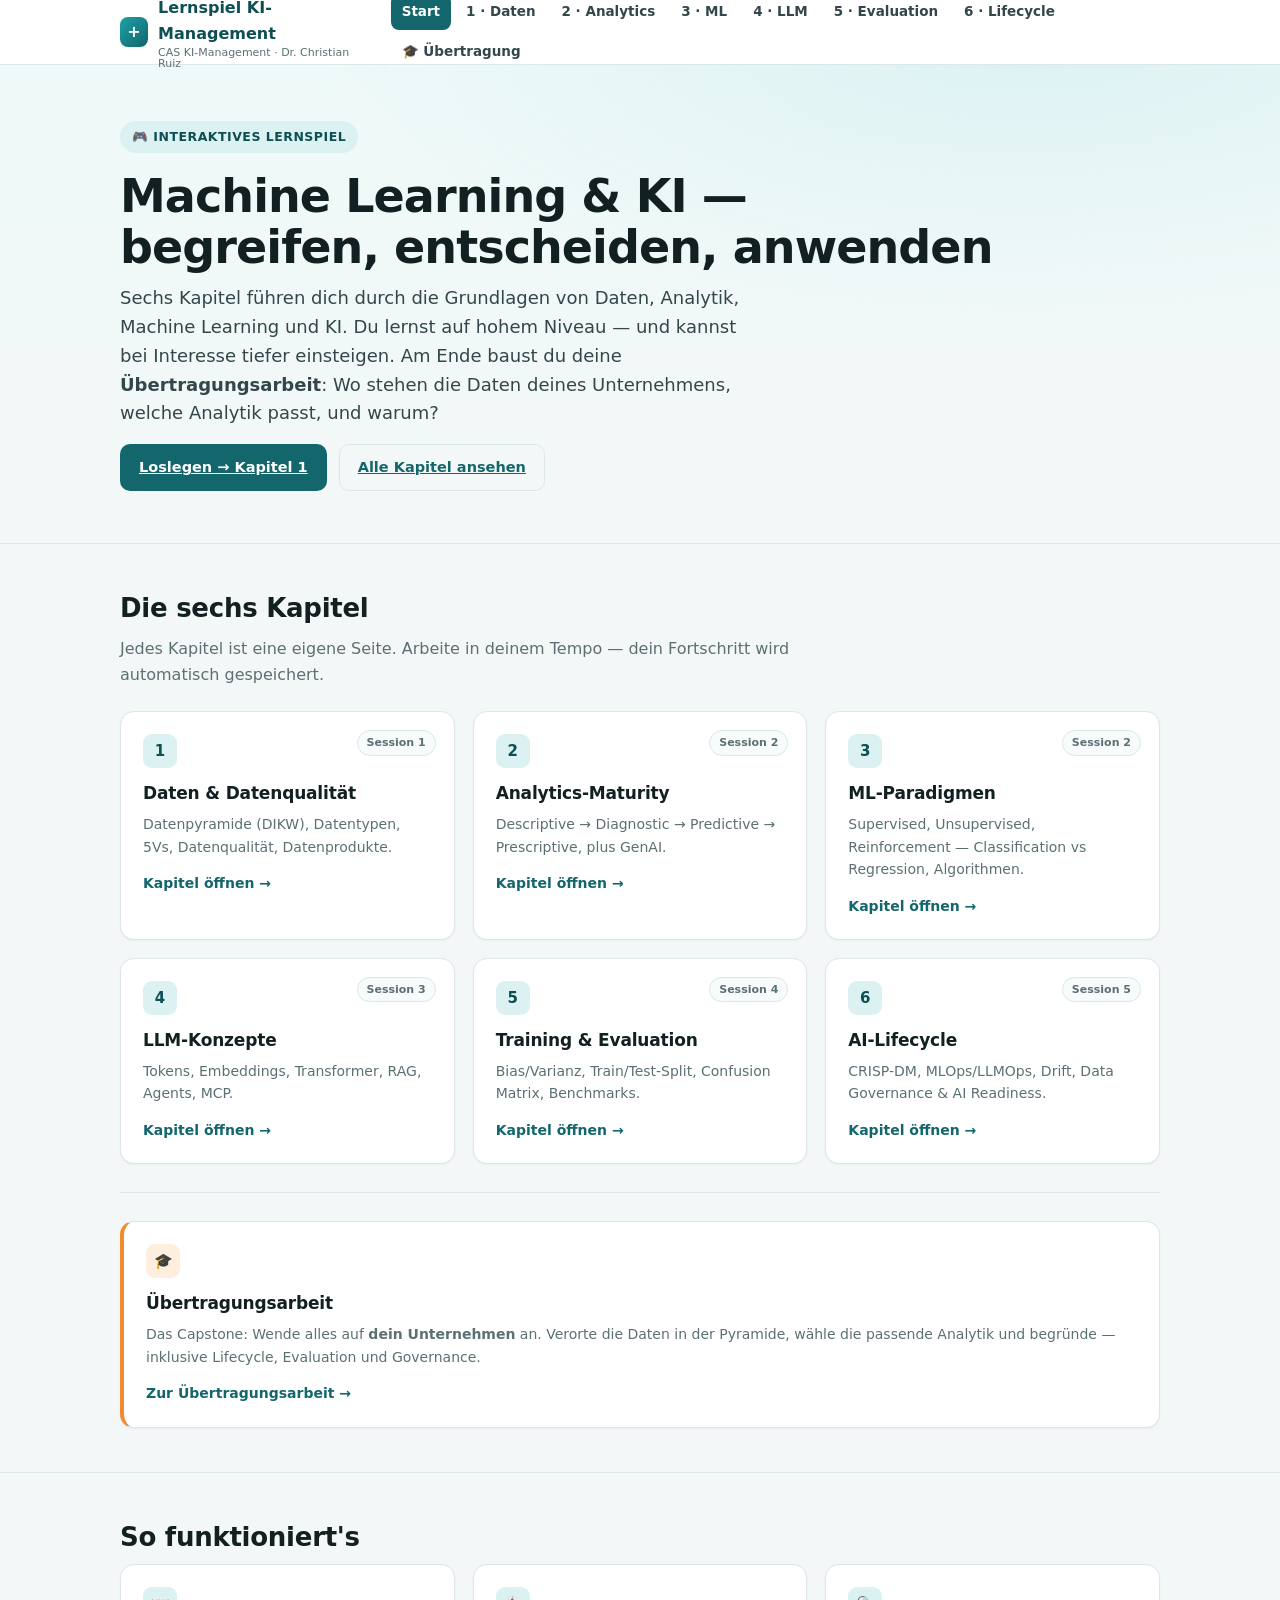
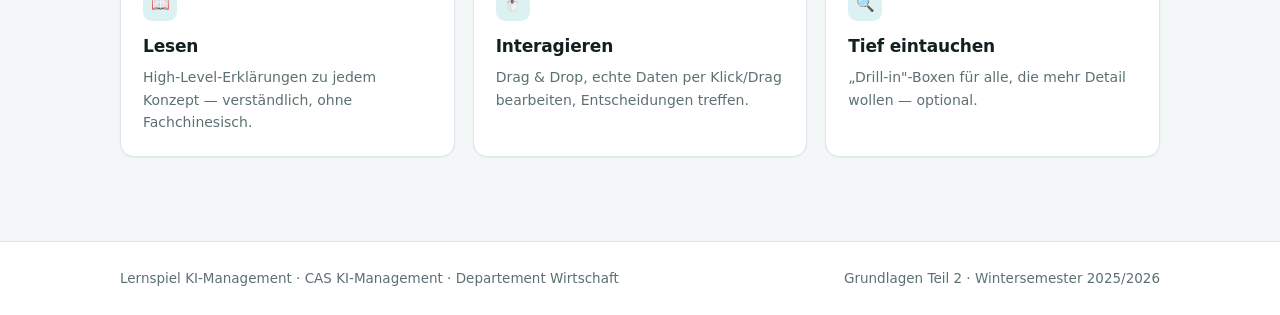
==== game/index.html @ 4c6116df "feat(game): design system + index hub + Kapitel 1 (Daten) mit interaktiven Aufgaben - style.css: Kal" ====
<!DOCTYPE html>
<html lang="de">
<head>
<meta charset="UTF-8">
<meta name="viewport" content="width=device-width, initial-scale=1.0">
<title>Lernspiel KI-Management — Einstieg</title>
<meta name="description" content="Interaktives Lernspiel: Grundlagen von Machine Learning & KI für das CAS KI-Management.">
<link rel="stylesheet" href="style.css">
</head>
<body>

<header class="topbar">
  <div class="wrap">
    <a class="brand" href="index.html">
      <span class="logo">+</span>
      <span>Lernspiel KI-Management<small>CAS KI-Management · Dr. Christian Ruiz</small></span>
    </a>
    <nav class="nav">
      <a href="index.html" class="active">Start</a>
      <a href="kapitel1-daten.html">1 · Daten</a>
      <a href="kapitel2-analytics.html">2 · Analytics</a>
      <a href="kapitel3-ml.html">3 · ML</a>
      <a href="kapitel4-llm.html">4 · LLM</a>
      <a href="kapitel5-eval.html">5 · Evaluation</a>
      <a href="kapitel6-lifecycle.html">6 · Lifecycle</a>
      <a href="uebertragungsarbeit.html">🎓 Übertragung</a>
    </nav>
  </div>
</header>

<section class="hero">
  <div class="wrap">
    <span class="kicker">🎮 Interaktives Lernspiel</span>
    <h1>Machine Learning &amp; KI —<br>begreifen, entscheiden, anwenden</h1>
    <p class="lead">
      Sechs Kapitel führen dich durch die Grundlagen von Daten, Analytik, Machine Learning und KI.
      Du lernst auf hohem Niveau — und kannst bei Interesse tiefer einsteigen.
      Am Ende baust du deine <b>Übertragungsarbeit</b>: Wo stehen die Daten deines Unternehmens,
      welche Analytik passt, und warum?
    </p>
    <div class="row mt">
      <a class="btn btn-primary" href="kapitel1-daten.html">Loslegen → Kapitel 1</a>
      <a class="btn btn-ghost" href="#kapitel">Alle Kapitel ansehen</a>
    </div>
  </div>
</section>

<section class="section" id="kapitel">
  <div class="wrap">
    <h2 class="sec">Die sechs Kapitel</h2>
    <p class="sub">Jedes Kapitel ist eine eigene Seite. Arbeite in deinem Tempo — dein Fortschritt wird automatisch gespeichert.</p>

    <div class="grid cols-3">
      <div class="card">
        <span class="tag">Session 1</span>
        <div class="num">1</div>
        <h3>Daten &amp; Datenqualität</h3>
        <p>Datenpyramide (DIKW), Datentypen, 5Vs, Datenqualität, Datenprodukte.</p>
        <a class="cardlink" href="kapitel1-daten.html">Kapitel öffnen →</a>
      </div>
      <div class="card">
        <span class="tag">Session 2</span>
        <div class="num">2</div>
        <h3>Analytics-Maturity</h3>
        <p>Descriptive → Diagnostic → Predictive → Prescriptive, plus GenAI.</p>
        <a class="cardlink" href="kapitel2-analytics.html">Kapitel öffnen →</a>
      </div>
      <div class="card">
        <span class="tag">Session 2</span>
        <div class="num">3</div>
        <h3>ML-Paradigmen</h3>
        <p>Supervised, Unsupervised, Reinforcement — Classification vs Regression, Algorithmen.</p>
        <a class="cardlink" href="kapitel3-ml.html">Kapitel öffnen →</a>
      </div>
      <div class="card">
        <span class="tag">Session 3</span>
        <div class="num">4</div>
        <h3>LLM-Konzepte</h3>
        <p>Tokens, Embeddings, Transformer, RAG, Agents, MCP.</p>
        <a class="cardlink" href="kapitel4-llm.html">Kapitel öffnen →</a>
      </div>
      <div class="card">
        <span class="tag">Session 4</span>
        <div class="num">5</div>
        <h3>Training &amp; Evaluation</h3>
        <p>Bias/Varianz, Train/Test-Split, Confusion Matrix, Benchmarks.</p>
        <a class="cardlink" href="kapitel5-eval.html">Kapitel öffnen →</a>
      </div>
      <div class="card">
        <span class="tag">Session 5</span>
        <div class="num">6</div>
        <h3>AI-Lifecycle</h3>
        <p>CRISP-DM, MLOps/LLMOps, Drift, Data Governance &amp; AI Readiness.</p>
        <a class="cardlink" href="kapitel6-lifecycle.html">Kapitel öffnen →</a>
      </div>
    </div>

    <hr class="soft">

    <div class="card" style="border-left:4px solid var(--orange-500)">
      <div class="num" style="background:var(--orange-100)">🎓</div>
      <h3>Übertragungsarbeit</h3>
      <p>Das Capstone: Wende alles auf <b>dein Unternehmen</b> an. Verorte die Daten in der Pyramide, wähle die passende Analytik und begründe — inklusive Lifecycle, Evaluation und Governance.</p>
      <a class="cardlink" href="uebertragungsarbeit.html">Zur Übertragungsarbeit →</a>
    </div>
  </div>
</section>

<section class="section">
  <div class="wrap">
    <h2 class="sec">So funktioniert's</h2>
    <div class="grid cols-3">
      <div class="card">
        <div class="num">📖</div>
        <h3>Lesen</h3>
        <p>High-Level-Erklärungen zu jedem Konzept — verständlich, ohne Fachchinesisch.</p>
      </div>
      <div class="card">
        <div class="num">🖱️</div>
        <h3>Interagieren</h3>
        <p>Drag &amp; Drop, echte Daten per Klick/Drag bearbeiten, Entscheidungen treffen.</p>
      </div>
      <div class="card">
        <div class="num">🔍</div>
        <h3>Tief eintauchen</h3>
        <p>„Drill-in"-Boxen für alle, die mehr Detail wollen — optional.</p>
      </div>
    </div>
  </div>
</section>

<footer class="footer">
  <div class="wrap">
    <span>Lernspiel KI-Management · CAS KI-Management · Departement Wirtschaft</span>
    <span>Grundlagen Teil 2 · Wintersemester 2025/2026</span>
  </div>
</footer>

<script src="app.js"></script>
</body>
</html>
---- game/style.css ----
/* ============================================================
   Lernspiel KI-Management — Gemeinsames Design-System
   Eine Datei für alle Kapitel. Design-Tokens + Komponenten.
   ============================================================ */

:root{
  /* Kalaidos-Teal als Basis, mit warmen Akzenten */
  --teal-900:#0b3b3f;
  --teal-800:#0e4f54;
  --teal-700:#12666c;
  --teal-600:#17828a;
  --teal-500:#1fa0a8;
  --teal-400:#3fbec5;
  --teal-100:#dcf1f2;
  --teal-50:#eefaf9;

  --ink-900:#122021;
  --ink-700:#33474a;
  --ink-500:#5c7073;
  --ink-300:#9fb1b3;

  --orange-600:#e07a1f;
  --orange-500:#f08c2e;
  --orange-100:#fdeede;

  --green-600:#2f9e5f;
  --green-100:#e2f5ea;
  --red-600:#d64545;
  --red-100:#fbe4e4;
  --blue-600:#3b6fd4;
  --blue-100:#e4ecfb;

  --bg:#f4f7f7;
  --surface:#ffffff;
  --surface-2:#f7fbfb;
  --border:#dce7e7;
  --shadow-sm:0 1px 2px rgba(11,59,63,.06);
  --shadow:0 6px 20px rgba(11,59,63,.08);
  --shadow-lg:0 16px 40px rgba(11,59,63,.14);

  --radius:14px;
  --radius-sm:9px;
  --radius-lg:22px;

  --font: "Inter", "Segoe UI", system-ui, -apple-system, Roboto, Helvetica, Arial, sans-serif;
  --maxw: 1080px;
}

*{box-sizing:border-box}
html{scroll-behavior:smooth}
body{
  margin:0;
  font-family:var(--font);
  color:var(--ink-900);
  background:var(--bg);
  line-height:1.6;
  -webkit-font-smoothing:antialiased;
}

/* ---------- Layout ---------- */
.wrap{max-width:var(--maxw);margin:0 auto;padding:0 20px}
.section{padding:44px 0}
.section + .section{border-top:1px solid var(--border)}

/* ---------- Topbar / Navigation ---------- */
.topbar{
  position:sticky;top:0;z-index:50;
  background:rgba(255,255,255,.92);
  backdrop-filter:blur(8px);
  border-bottom:1px solid var(--border);
}
.topbar .wrap{display:flex;align-items:center;gap:16px;height:64px}
.brand{display:flex;align-items:center;gap:10px;font-weight:700;color:var(--teal-800);text-decoration:none}
.brand .logo{
  width:30px;height:30px;border-radius:8px;
  background:linear-gradient(135deg,var(--teal-500),var(--teal-700));
  display:grid;place-items:center;color:#fff;font-size:16px;font-weight:800;
  box-shadow:var(--shadow-sm);
}
.brand small{display:block;font-weight:500;color:var(--ink-500);font-size:11px;line-height:1}
.nav{display:flex;gap:4px;margin-left:auto;flex-wrap:wrap}
.nav a{
  text-decoration:none;color:var(--ink-700);font-size:13.5px;font-weight:600;
  padding:7px 11px;border-radius:8px;transition:.15s;
}
.nav a:hover{background:var(--teal-50);color:var(--teal-800)}
.nav a.active{background:var(--teal-700);color:#fff}

/* ---------- Progress bar ---------- */
.progressbar{height:6px;background:var(--teal-100);border-radius:99px;overflow:hidden}
.progressbar > span{display:block;height:100%;background:linear-gradient(90deg,var(--teal-500),var(--teal-700));transition:width .5s ease}

/* ---------- Hero ---------- */
.hero{
  background:radial-gradient(1200px 500px at 80% -10%, var(--teal-100), transparent 60%),
             linear-gradient(180deg,var(--teal-50),var(--bg));
  border-bottom:1px solid var(--border);
}
.hero .wrap{padding:56px 20px 52px}
.kicker{
  display:inline-flex;align-items:center;gap:8px;
  background:var(--teal-100);color:var(--teal-800);
  font-size:12.5px;font-weight:700;letter-spacing:.04em;text-transform:uppercase;
  padding:6px 12px;border-radius:99px;
}
.hero h1{font-size:clamp(30px,5vw,46px);line-height:1.1;margin:18px 0 12px;letter-spacing:-.02em}
.hero p.lead{font-size:18px;color:var(--ink-700);max-width:640px;margin:0}

/* ---------- Cards / Chapter grid ---------- */
.grid{display:grid;gap:18px}
.grid.cols-2{grid-template-columns:repeat(2,1fr)}
.grid.cols-3{grid-template-columns:repeat(3,1fr)}
@media(max-width:820px){.grid.cols-2,.grid.cols-3{grid-template-columns:1fr}}

.card{
  background:var(--surface);border:1px solid var(--border);border-radius:var(--radius);
  padding:22px;box-shadow:var(--shadow-sm);transition:.18s;position:relative;
}
.card:hover{box-shadow:var(--shadow);transform:translateY(-2px)}
.card .num{
  width:34px;height:34px;border-radius:9px;display:grid;place-items:center;
  background:var(--teal-100);color:var(--teal-800);font-weight:800;font-size:15px;margin-bottom:12px;
}
.card h3{margin:0 0 6px;font-size:17px;letter-spacing:-.01em}
.card p{margin:0;color:var(--ink-500);font-size:14px}
.card .tag{
  position:absolute;top:18px;right:18px;font-size:11px;font-weight:700;
  padding:3px 9px;border-radius:99px;background:var(--surface-2);color:var(--ink-500);
  border:1px solid var(--border);
}
.card a.cardlink{display:block;margin-top:14px;text-decoration:none;color:var(--teal-700);font-weight:700;font-size:14px}
.card a.cardlink:hover{color:var(--teal-900)}

/* ---------- Headings ---------- */
h2.sec{font-size:26px;letter-spacing:-.01em;margin:0 0 6px}
p.sub{color:var(--ink-500);margin:0 0 24px;max-width:700px}
h3.blk{font-size:19px;margin:0 0 4px}
p.blk-sub{color:var(--ink-500);margin:0 0 16px;font-size:14.5px}

/* ---------- Concept box (Erklärung) ---------- */
.concept{
  background:var(--surface);border:1px solid var(--border);border-left:4px solid var(--teal-500);
  border-radius:var(--radius);padding:20px 22px;margin:18px 0;box-shadow:var(--shadow-sm);
}
.concept h4{margin:0 0 8px;font-size:15px;color:var(--teal-800);text-transform:uppercase;letter-spacing:.03em}
.concept p{margin:0 0 8px;font-size:15px}
.concept p:last-child{margin-bottom:0}
.concept .drill{
  margin-top:12px;padding-top:12px;border-top:1px dashed var(--border);
  font-size:13.5px;color:var(--ink-500);
}
.concept .drill b{color:var(--teal-700)}

/* ---------- Task block ---------- */
.task{
  background:var(--surface);border:1px solid var(--border);border-radius:var(--radius);
  padding:22px;margin:22px 0;box-shadow:var(--shadow-sm);
}
.task-head{display:flex;align-items:center;gap:12px;margin-bottom:6px}
.task-head .icon{
  width:38px;height:38px;border-radius:10px;display:grid;place-items:center;font-size:19px;
  background:var(--orange-100);flex-shrink:0;
}
.task-head h3{margin:0;font-size:17px}
.task-head .type{font-size:11.5px;font-weight:700;color:var(--orange-600);text-transform:uppercase;letter-spacing:.04em}
.task .instr{color:var(--ink-500);font-size:14.5px;margin:8px 0 18px}

/* ---------- Drag & Drop ---------- */
.dnd-pool,.dnd-targets{display:flex;flex-wrap:wrap;gap:10px}
.dnd-pool{
  background:var(--surface-2);border:2px dashed var(--border);border-radius:var(--radius-sm);
  padding:14px;margin-bottom:16px;min-height:56px;
}
.dnd-pool .hint{color:var(--ink-300);font-size:13px;font-style:italic}
.chip{
  background:var(--surface);border:1.5px solid var(--teal-400);color:var(--teal-900);
  border-radius:10px;padding:9px 14px;font-size:14px;font-weight:600;cursor:grab;
  box-shadow:var(--shadow-sm);user-select:none;transition:.12s;touch-action:none;
}
.chip:active{cursor:grabbing}
.chip.dragging{opacity:.4;transform:scale(.98)}
.chip.placed{border-style:solid;background:var(--teal-50)}
.dropzone{
  border:2px dashed var(--border);border-radius:var(--radius-sm);padding:12px;min-height:64px;
  background:var(--surface);transition:.15s;position:relative;
}
.dropzone.over{border-color:var(--teal-500);background:var(--teal-50)}
.dropzone .dz-label{font-size:12.5px;font-weight:700;color:var(--ink-500);margin-bottom:8px}
.dropzone .dz-items{display:flex;flex-wrap:wrap;gap:8px;min-height:20px}
.dropzone.correct{border-color:var(--green-600);background:var(--green-100)}
.dropzone.wrong{border-color:var(--red-600);background:var(--red-100)}

/* ---------- Buttons ---------- */
.btn{
  display:inline-flex;align-items:center;gap:8px;cursor:pointer;
  font-family:inherit;font-size:14.5px;font-weight:700;
  border-radius:10px;padding:11px 18px;border:1.5px solid transparent;transition:.15s;
}
.btn-primary{background:var(--teal-700);color:#fff}
.btn-primary:hover{background:var(--teal-800)}
.btn-ghost{background:transparent;color:var(--teal-700);border-color:var(--border)}
.btn-ghost:hover{background:var(--teal-50);border-color:var(--teal-400)}
.btn:disabled{opacity:.5;cursor:not-allowed}

/* ---------- Feedback ---------- */
.feedback{
  margin-top:16px;padding:13px 16px;border-radius:var(--radius-sm);font-size:14.5px;font-weight:600;
  display:none;align-items:flex-start;gap:10px;
}
.feedback.show{display:flex}
.feedback.ok{background:var(--green-100);color:#1c6b41;border:1px solid #b7e4c8}
.feedback.no{background:var(--red-100);color:#a53030;border:1px solid #f0bcbc}
.feedback .fb-ico{font-size:17px;line-height:1.3}

/* ---------- Multiple choice ---------- */
.mc{display:flex;flex-direction:column;gap:10px}
.mc-opt{
  display:flex;align-items:center;gap:12px;padding:13px 16px;border:1.5px solid var(--border);
  border-radius:var(--radius-sm);cursor:pointer;background:var(--surface);transition:.12s;font-size:15px;
}
.mc-opt:hover{border-color:var(--teal-400);background:var(--teal-50)}
.mc-opt.selected{border-color:var(--teal-600);background:var(--teal-50)}
.mc-opt .radio{width:18px;height:18px;border-radius:50%;border:2px solid var(--ink-300);flex-shrink:0}
.mc-opt.selected .radio{border-color:var(--teal-600);background:var(--teal-600);box-shadow:inset 0 0 0 3px #fff}
.mc-opt.correct{border-color:var(--green-600);background:var(--green-100)}
.mc-opt.wrong{border-color:var(--red-600);background:var(--red-100)}
.mc-reason{
  margin-top:10px;font-size:13.5px;color:var(--ink-500);
  border-left:3px solid var(--teal-400);padding:6px 12px;background:var(--surface-2);border-radius:6px;
}

/* ---------- Data table (echte Daten, editierbar) ---------- */
.datatable{width:100%;border-collapse:collapse;font-size:13.5px;background:var(--surface);border-radius:var(--radius-sm);overflow:hidden;box-shadow:var(--shadow-sm)}
.datatable th,.datatable td{border:1px solid var(--border);padding:8px 10px;text-align:right}
.datatable th:first-child,.datatable td:first-child{text-align:left}
.datatable thead th{background:var(--teal-800);color:#fff;font-weight:700;position:sticky;top:0}
.datatable td.editable{cursor:text;background:var(--teal-50)}
.datatable td.editable:focus{outline:2px solid var(--teal-500);background:#fff}
.datatable td.changed{background:var(--orange-100)}
.table-wrap{overflow:auto;max-height:340px;border-radius:var(--radius-sm)}

/* ---------- Chart (einfach, CSS-basiert) ---------- */
.barchart{display:flex;align-items:flex-end;gap:10px;height:180px;padding:10px 4px 0}
.barchart .bar-col{flex:1;display:flex;flex-direction:column;align-items:center;gap:6px;height:100%;justify-content:flex-end}
.barchart .bar{width:100%;max-width:46px;background:linear-gradient(180deg,var(--teal-400),var(--teal-600));border-radius:6px 6px 0 0;transition:height .5s ease;min-height:2px}
.barchart .bar.hl{background:linear-gradient(180deg,var(--orange-500),var(--orange-600))}
.barchart .bar-val{font-size:11px;font-weight:700;color:var(--ink-700)}
.barchart .bar-lbl{font-size:11px;color:var(--ink-500);text-align:center}

/* ---------- Pyramid (DIKW) ---------- */
.pyramid{display:flex;flex-direction:column;align-items:center;gap:0;margin:20px 0}
.pyr-level{
  color:#fff;font-weight:700;text-align:center;padding:14px 10px;
  display:flex;flex-direction:column;align-items:center;justify-content:center;
  clip-path:polygon(12% 0,88% 0,100% 100%,0 100%);
  transition:.2s;
}
.pyr-level .pl-name{font-size:15px}
.pyr-level .pl-q{font-size:11.5px;font-weight:500;opacity:.9}
.pyr-level .pl-drops{display:flex;flex-wrap:wrap;gap:6px;justify-content:center;margin-top:8px;min-height:8px}
.pyr-1{width:44%;background:linear-gradient(180deg,#e07a1f,#c9660f)}
.pyr-2{width:60%;background:linear-gradient(180deg,#1fa0a8,#17828a)}
.pyr-3{width:78%;background:linear-gradient(180deg,#12666c,#0e4f54)}
.pyr-4{width:96%;background:linear-gradient(180deg,#0b3b3f,#082b2e)}
.pyr-level.over{filter:brightness(1.12);outline:3px solid rgba(255,255,255,.6);outline-offset:-6px}
.pyr-level.correct{outline:3px solid #7ee2a8;outline-offset:-4px}
.pyr-level.wrong{outline:3px solid #ff9a9a;outline-offset:-4px}

/* ---------- Scenario (Entscheidung) ---------- */
.scenario{background:var(--surface-2);border:1px solid var(--border);border-radius:var(--radius-sm);padding:18px;margin:12px 0}
.scenario .role{font-size:12px;font-weight:700;color:var(--orange-600);text-transform:uppercase;letter-spacing:.04em}
.scenario p{margin:8px 0;font-size:15px}
.scenario .options{display:flex;flex-direction:column;gap:9px;margin-top:14px}
.opt-btn{
  text-align:left;font-family:inherit;font-size:14.5px;cursor:pointer;
  border:1.5px solid var(--border);background:var(--surface);border-radius:var(--radius-sm);
  padding:12px 14px;transition:.12s;
}
.opt-btn:hover{border-color:var(--teal-400);background:var(--teal-50)}
.opt-btn.correct{border-color:var(--green-600);background:var(--green-100)}
.opt-btn.wrong{border-color:var(--red-600);background:var(--red-100)}
.consequence{
  margin-top:14px;padding:13px 15px;border-radius:var(--radius-sm);font-size:14.5px;display:none;
}
.consequence.show{display:block}
.consequence.good{background:var(--green-100);color:#1c6b41}
.consequence.bad{background:var(--red-100);color:#a53030}

/* ---------- Footer ---------- */
.footer{border-top:1px solid var(--border);background:var(--surface);margin-top:40px}
.footer .wrap{padding:26px 20px;display:flex;justify-content:space-between;align-items:center;gap:16px;flex-wrap:wrap;color:var(--ink-500);font-size:13.5px}

/* ---------- Utility ---------- */
.muted{color:var(--ink-500)}
.small{font-size:13px}
.mt{margin-top:16px}.mb{margin-bottom:16px}
.row{display:flex;gap:12px;align-items:center;flex-wrap:wrap}
.pill{display:inline-block;padding:3px 10px;border-radius:99px;font-size:12px;font-weight:700}
.pill.teal{background:var(--teal-100);color:var(--teal-800)}
.pill.orange{background:var(--orange-100);color:#b5641a}
.pill.green{background:var(--green-100);color:#1c6b41}
.pill.blue{background:var(--blue-100);color:#2b53a8}
hr.soft{border:none;border-top:1px solid var(--border);margin:28px 0}
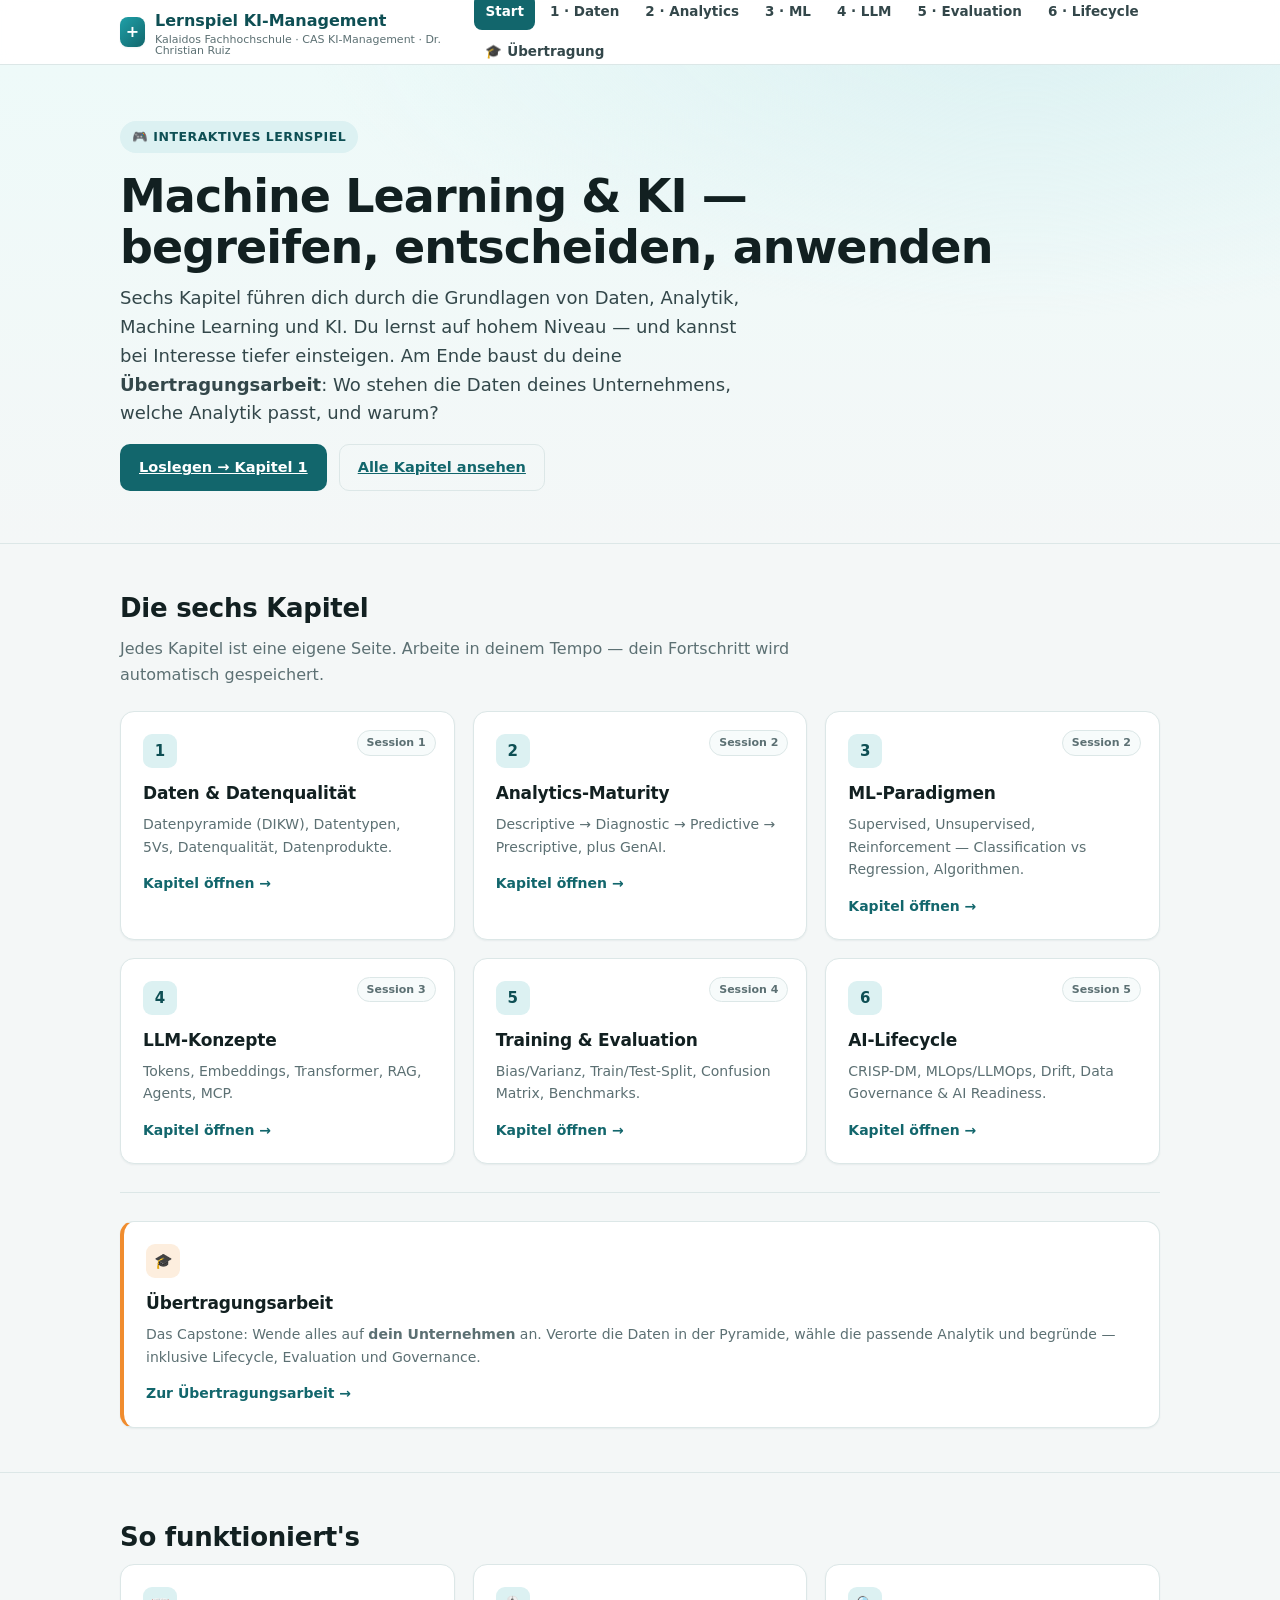
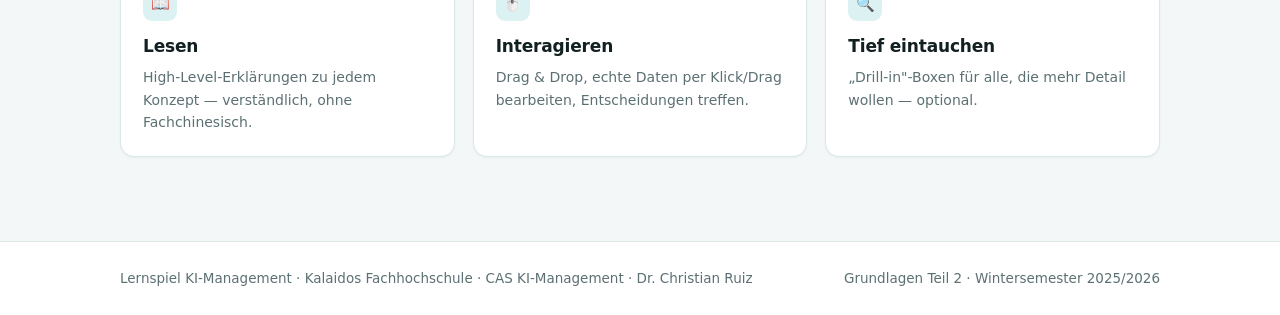
==== commit c1fed193: "feat(game): Kapitel 2-6 + Übertragungsarbeit, robuster initMC, Worksheet-CSS - Kapitel 2 (Analytics-" ====
--- a/game/index.html
+++ b/game/index.html
@@ -13,7 +13,7 @@
   <div class="wrap">
     <a class="brand" href="index.html">
       <span class="logo">+</span>
-      <span>Lernspiel KI-Management<small>CAS KI-Management · Dr. Christian Ruiz</small></span>
+      <span>Lernspiel KI-Management<small>Kalaidos Fachhochschule · CAS KI-Management · Dr. Christian Ruiz</small></span>
     </a>
     <nav class="nav">
       <a href="index.html" class="active">Start</a>
@@ -131,7 +131,7 @@
 
 <footer class="footer">
   <div class="wrap">
-    <span>Lernspiel KI-Management · CAS KI-Management · Departement Wirtschaft</span>
+    <span>Lernspiel KI-Management · Kalaidos Fachhochschule · CAS KI-Management · Dr. Christian Ruiz</span>
     <span>Grundlagen Teil 2 · Wintersemester 2025/2026</span>
   </div>
 </footer>
--- a/game/style.css
+++ b/game/style.css
@@ -190,6 +190,38 @@
 .dropzone.correct{border-color:var(--green-600);background:var(--green-100)}
 .dropzone.wrong{border-color:var(--red-600);background:var(--red-100)}
 
+/* ---------- dragKit Dropzonen (.dz) ---------- */
+.dz{
+  border:2px dashed var(--border);border-radius:var(--radius-sm);padding:12px 14px;min-height:70px;
+  background:var(--surface);transition:.15s;position:relative;
+}
+.dz .dz-label{font-size:12.5px;font-weight:700;color:var(--ink-500);margin-bottom:8px;display:block}
+.dz .dz-items{display:flex;flex-wrap:wrap;gap:8px;min-height:24px}
+.dz.over{border-color:var(--teal-500);background:var(--teal-50);box-shadow:inset 0 0 0 2px var(--teal-400)}
+.dz.correct{border-style:solid;border-color:var(--green-600);background:var(--green-100)}
+.dz.wrong{border-style:solid;border-color:var(--red-600);background:var(--red-100)}
+.dz .chip{cursor:grab}
+
+/* ---------- Data-Explorer (Hands-on) ---------- */
+.explorer{display:grid;grid-template-columns:1.1fr .9fr;gap:18px;align-items:start}
+@media(max-width:820px){.explorer{grid-template-columns:1fr}}
+.explorer .panel{background:var(--surface);border:1px solid var(--border);border-radius:var(--radius-sm);padding:16px;box-shadow:var(--shadow-sm)}
+.explorer h4{margin:0 0 10px;font-size:14px;color:var(--teal-800);text-transform:uppercase;letter-spacing:.03em}
+.cell-flag{background:var(--orange-100)!important;outline:2px solid var(--orange-500);outline-offset:-2px}
+.cell-flagged{background:var(--red-100)!important;outline:2px solid var(--red-600);outline-offset:-2px}
+.cell-fixed{background:var(--green-100)!important;outline:2px solid var(--green-600);outline-offset:-2px}
+.legend{display:flex;gap:14px;flex-wrap:wrap;font-size:12.5px;color:var(--ink-500);margin-top:12px}
+.legend span{display:inline-flex;align-items:center;gap:6px}
+.legend i{width:14px;height:14px;border-radius:4px;display:inline-block}
+.lg-flag i{background:var(--orange-100);border:1px solid var(--orange-500)}
+.lg-bad i{background:var(--red-100);border:1px solid var(--red-600)}
+.lg-fix i{background:var(--green-100);border:1px solid var(--green-600)}
+.findings{list-style:none;margin:0;padding:0;display:flex;flex-direction:column;gap:8px}
+.findings li{display:flex;align-items:center;gap:10px;font-size:14px;padding:9px 12px;border-radius:8px;background:var(--surface-2);border:1px solid var(--border)}
+.findings li .fi{width:24px;height:24px;border-radius:7px;display:grid;place-items:center;font-size:13px;flex-shrink:0;background:var(--teal-100)}
+.findings li.done{background:var(--green-100);border-color:#b7e4c8}
+.findings li.done .fi{background:var(--green-600);color:#fff}
+
 /* ---------- Buttons ---------- */
 .btn{
   display:inline-flex;align-items:center;gap:8px;cursor:pointer;
@@ -251,12 +283,17 @@
 .pyramid{display:flex;flex-direction:column;align-items:center;gap:0;margin:20px 0}
 .pyr-level{
   color:#fff;font-weight:700;text-align:center;padding:14px 10px;
-  display:flex;flex-direction:column;align-items:center;justify-content:center;
+  display:flex;flex-direction:column;align-items:stretch;justify-content:center;
   clip-path:polygon(12% 0,88% 0,100% 100%,0 100%);
   transition:.2s;
 }
+.pyr-level .pl-head{display:flex;align-items:center;gap:8px;justify-content:center;flex-wrap:wrap;margin-bottom:8px}
+.pyr-level .pl-badge{font-size:10.5px;font-weight:800;letter-spacing:.06em;background:rgba(255,255,255,.18);padding:2px 8px;border-radius:20px}
 .pyr-level .pl-name{font-size:15px}
 .pyr-level .pl-q{font-size:11.5px;font-weight:500;opacity:.9}
+.pyr-level .dz{width:100%;background:rgba(255,255,255,.08);border-color:rgba(255,255,255,.35)}
+.pyr-level .dz .dz-label{color:rgba(255,255,255,.75)}
+.pyr-level .dz .dz-items{justify-content:center}
 .pyr-level .pl-drops{display:flex;flex-wrap:wrap;gap:6px;justify-content:center;margin-top:8px;min-height:8px}
 .pyr-1{width:44%;background:linear-gradient(180deg,#e07a1f,#c9660f)}
 .pyr-2{width:60%;background:linear-gradient(180deg,#1fa0a8,#17828a)}
@@ -265,6 +302,29 @@
 .pyr-level.over{filter:brightness(1.12);outline:3px solid rgba(255,255,255,.6);outline-offset:-6px}
 .pyr-level.correct{outline:3px solid #7ee2a8;outline-offset:-4px}
 .pyr-level.wrong{outline:3px solid #ff9a9a;outline-offset:-4px}
+
+/* ---------- Analytics-Maturity-Ladder (Kap 2) ---------- */
+.pyr-ladder{display:flex;flex-direction:column;gap:6px;margin:18px 0}
+.ladder-level{
+  color:#fff;font-weight:700;text-align:center;padding:12px 16px;
+  display:flex;flex-direction:column;align-items:stretch;justify-content:center;
+  clip-path:polygon(8% 0,92% 0,100% 100%,0 100%);transition:.2s;
+}
+.ladder-level .ll-head{display:flex;align-items:center;gap:8px;justify-content:center;flex-wrap:wrap;margin-bottom:8px}
+.ladder-level .pl-badge{font-size:10.5px;font-weight:800;letter-spacing:.06em;background:rgba(255,255,255,.18);padding:2px 8px;border-radius:20px}
+.ladder-level .pl-name{font-size:15px}
+.ladder-level .pl-q{font-size:11.5px;font-weight:500;opacity:.9}
+.ladder-level .dz{width:100%;background:rgba(255,255,255,.08);border-color:rgba(255,255,255,.35)}
+.ladder-level .dz .dz-label{color:rgba(255,255,255,.75)}
+.ladder-level .dz .dz-items{justify-content:center}
+.lv1{background:linear-gradient(135deg,#0f766e,#0d9488);width:62%;align-self:center}
+.lv2{background:linear-gradient(135deg,#0e7490,#06b6d4);width:74%;align-self:center}
+.lv3{background:linear-gradient(135deg,#1d4ed8,#3b82f6);width:85%;align-self:center}
+.lv4{background:linear-gradient(135deg,#7c3aed,#8b5cf6);width:93%;align-self:center}
+.lv5{background:linear-gradient(135deg,#be185d,#ec4899);width:100%}
+.ladder-level.over{filter:brightness(1.12)}
+.ladder-level.correct{outline:3px solid #7ee2a8;outline-offset:-4px}
+.ladder-level.wrong{outline:3px solid #ff9a9a;outline-offset:-4px}
 
 /* ---------- Scenario (Entscheidung) ---------- */
 .scenario{background:var(--surface-2);border:1px solid var(--border);border-radius:var(--radius-sm);padding:18px;margin:12px 0}
@@ -301,3 +361,16 @@
 .pill.green{background:var(--green-100);color:#1c6b41}
 .pill.blue{background:var(--blue-100);color:#2b53a8}
 hr.soft{border:none;border-top:1px solid var(--border);margin:28px 0}
+
+/* ---------- Worksheet / Übertragungsarbeit ---------- */
+.writebox{border:1.5px dashed var(--border);border-radius:12px;background:var(--surface-2,#f7fafb);min-height:120px;padding:14px 16px;font-size:14.5px;line-height:1.55;color:var(--ink-700)}
+.writebox:focus-within{border-color:var(--teal-500);background:#fff}
+.ws-item{border:1px solid var(--border);border-radius:14px;padding:18px 20px;background:var(--surface);margin-bottom:16px}
+.ws-item h3{margin:0 0 6px;font-size:16.5px}
+.ws-item .num{display:inline-flex;align-items:center;justify-content:center;width:26px;height:26px;border-radius:8px;background:var(--teal-100);color:var(--teal-800);font-weight:800;font-size:14px;margin-right:10px}
+.checklist{list-style:none;margin:10px 0 0;padding:0;display:grid;gap:8px}
+.checklist li{display:flex;gap:10px;align-items:flex-start;font-size:14px}
+.checklist li .box{flex:none;width:18px;height:18px;border:1.5px solid var(--border);border-radius:5px;margin-top:1px}
+.checklist li.done .box{background:var(--teal-500);border-color:var(--teal-500);position:relative}
+.checklist li.done .box::after{content:"✓";position:absolute;inset:0;color:#fff;font-size:12px;font-weight:800;display:flex;align-items:center;justify-content:center}
+.checklist li.done{color:var(--ink-500)}
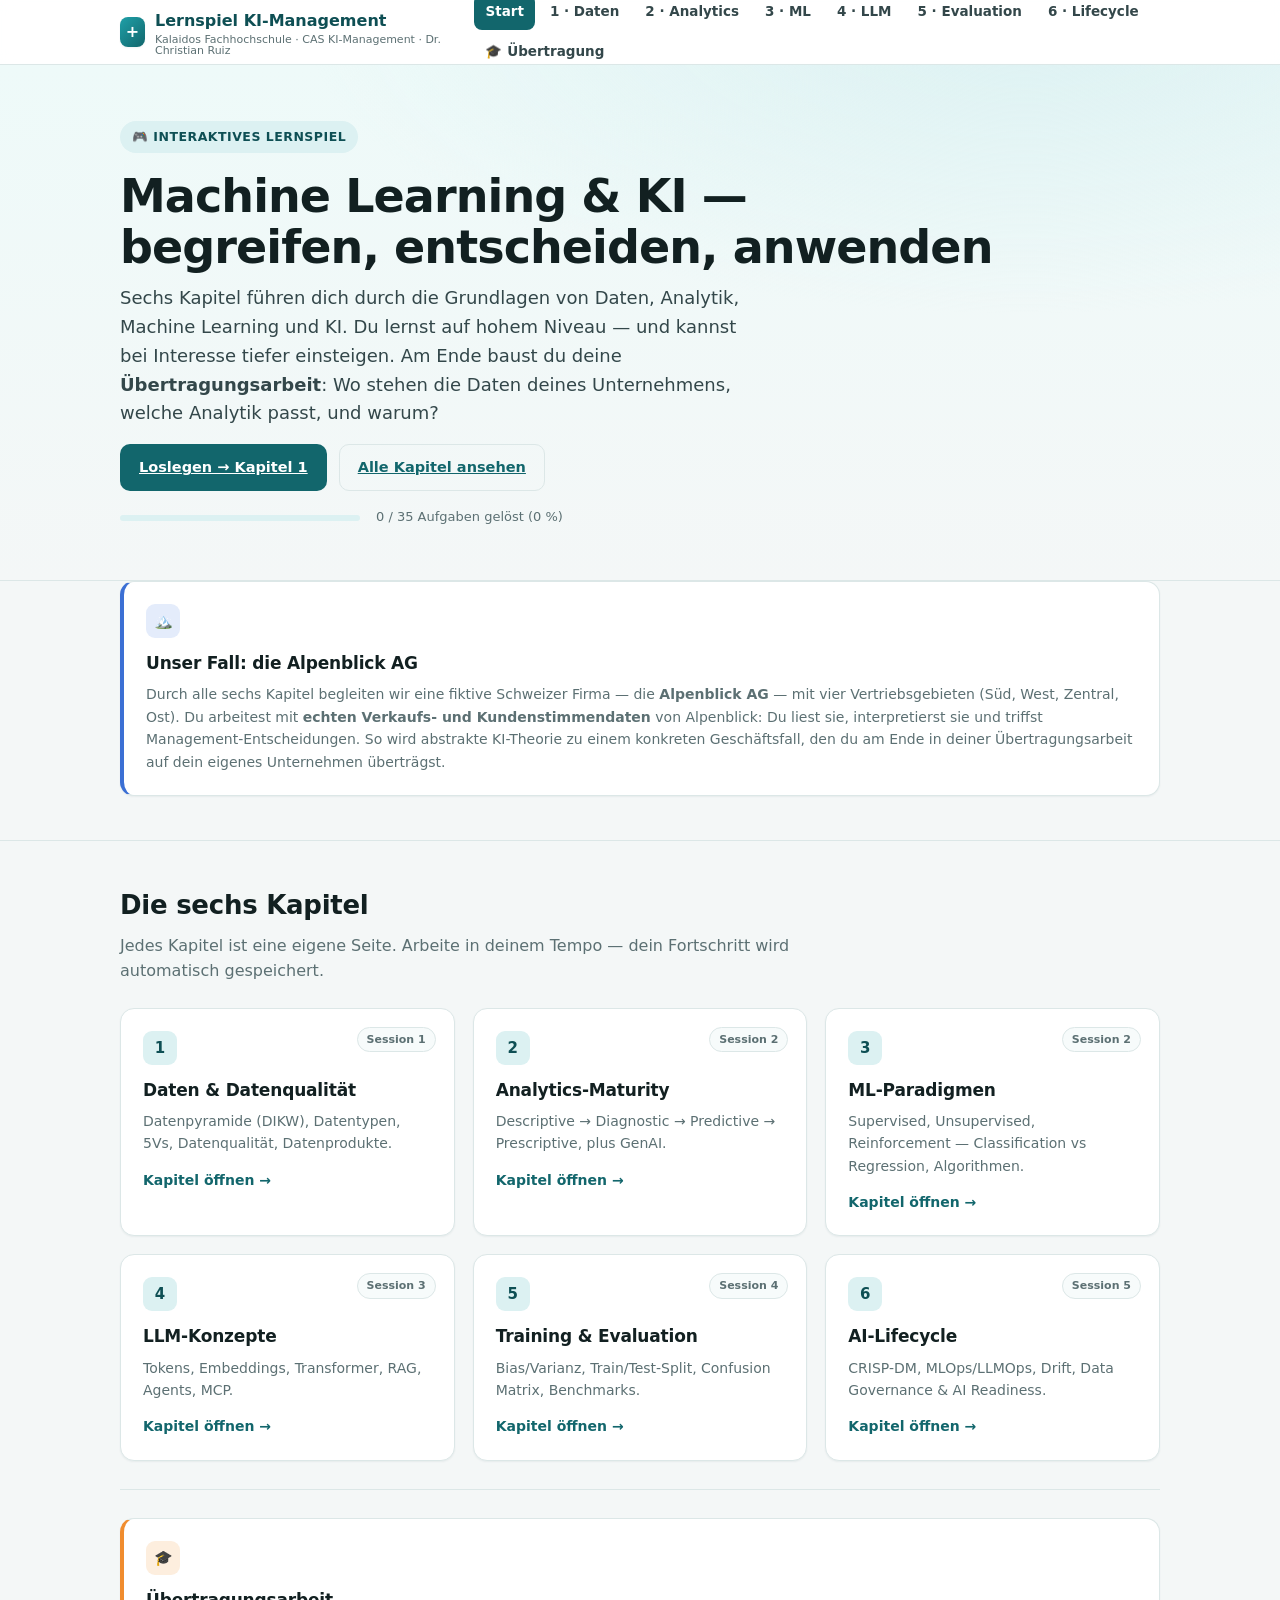
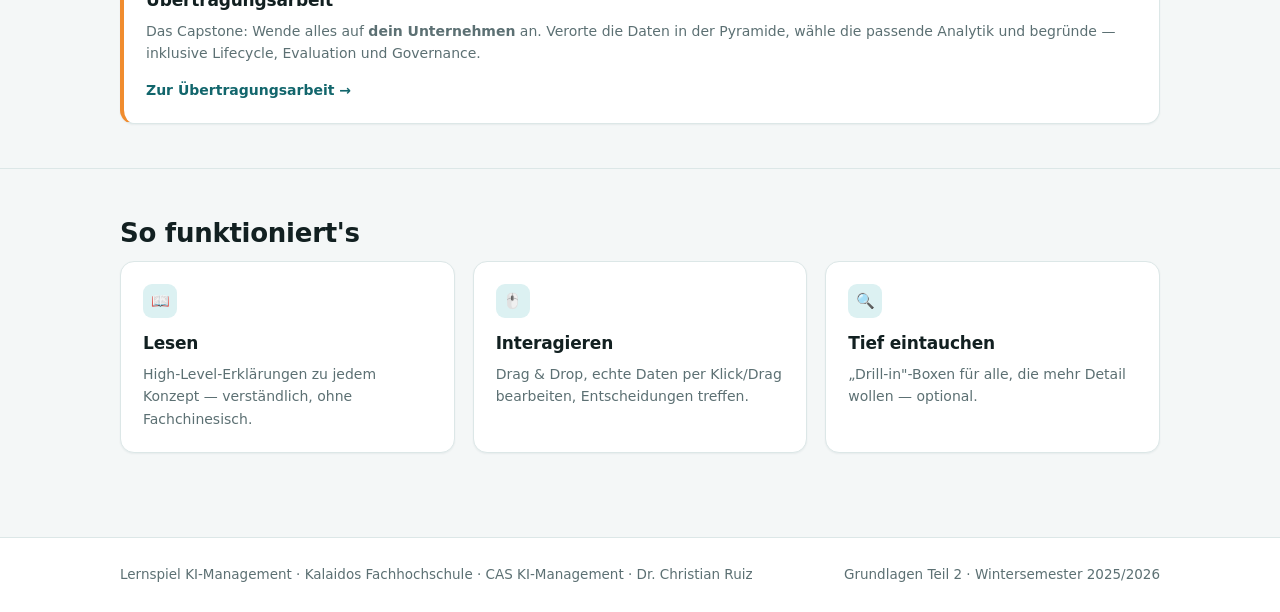
==== commit 061e2aee: "game: Recs A–F über Kap. 2–6 + Hub + CSV-Parser-Fix - Alpenblick AG durch Kap. 2–6 (Rec A) - Echte D" ====
--- a/game/index.html
+++ b/game/index.html
@@ -41,6 +41,25 @@
     <div class="row mt">
       <a class="btn btn-primary" href="kapitel1-daten.html">Loslegen → Kapitel 1</a>
       <a class="btn btn-ghost" href="#kapitel">Alle Kapitel ansehen</a>
+    </div>
+    <div class="row mt" style="align-items:center;gap:16px">
+      <div class="progressbar" style="width:240px"><span id="global-bar" style="width:0%"></span></div>
+      <span class="small muted" id="global-label">0 / 35 Aufgaben gelöst</span>
+    </div>
+  </div>
+</section>
+
+<!-- ALPENBLICK FALL (Rec. A) -->
+<section class="section" style="padding-top:0">
+  <div class="wrap">
+    <div class="card" style="border-left:4px solid var(--blue-500,#3b6fd4)">
+      <div class="num" style="background:var(--blue-100,#e8f0fd)">🏔️</div>
+      <h3>Unser Fall: die Alpenblick AG</h3>
+      <p>Durch alle sechs Kapitel begleiten wir eine fiktive Schweizer Firma — die <b>Alpenblick AG</b> —
+      mit vier Vertriebsgebieten (Süd, West, Zentral, Ost). Du arbeitest mit <b>echten Verkaufs- und
+      Kundenstimmendaten</b> von Alpenblick: Du liest sie, interpretierst sie und triffst Management-Entscheidungen.
+      So wird abstrakte KI-Theorie zu einem konkreten Geschäftsfall, den du am Ende in deiner
+      Übertragungsarbeit auf dein eigenes Unternehmen überträgst.</p>
     </div>
   </div>
 </section>
@@ -137,5 +156,24 @@
 </footer>
 
 <script src="app.js"></script>
+<script>
+/* Globaler Fortschritt über alle Kapitel (Rec. E) */
+(function(){
+  const TOTALS = {k1:7,k2:4,k3:5,k4:8,k5:7,k6:4};
+  const TOTAL = Object.values(TOTALS).reduce((a,b)=>a+b,0);
+  function render(){
+    let o={};
+    try{ o = JSON.parse(localStorage.getItem("kilearning_progress_v2")) || {}; }catch(e){}
+    let done=0;
+    for(const ch in TOTALS){ done += (o[ch] && o[ch].done ? o[ch].done.length : 0); }
+    const pct = TOTAL? Math.round(done/TOTAL*100) : 0;
+    const bar = document.getElementById("global-bar");
+    const lbl = document.getElementById("global-label");
+    if(bar) bar.style.width = pct + "%";
+    if(lbl) lbl.textContent = done + " / " + TOTAL + " Aufgaben gelöst (" + pct + " %)";
+  }
+  render();
+})();
+</script>
 </body>
 </html>
--- a/game/style.css
+++ b/game/style.css
@@ -374,3 +374,34 @@
 .checklist li.done .box{background:var(--teal-500);border-color:var(--teal-500);position:relative}
 .checklist li.done .box::after{content:"✓";position:absolute;inset:0;color:#fff;font-size:12px;font-weight:800;display:flex;align-items:center;justify-content:center}
 .checklist li.done{color:var(--ink-500)}
+
+/* ---------- «Begründe in einem Satz» (Reflexions-Input) ---------- */
+.reasonwrap{background:var(--surface);border:1px solid var(--border);border-left:4px solid var(--orange-500);border-radius:var(--radius-sm);padding:16px 18px;margin:16px 0}
+.reasonwrap .reason-q{font-weight:700;font-size:14.5px;color:var(--ink-900);margin-bottom:10px}
+.reasonbox{width:100%;font-family:inherit;font-size:14.5px;line-height:1.55;border:1.5px dashed var(--border);border-radius:9px;padding:11px 13px;background:var(--surface-2);color:var(--ink-700);resize:vertical;min-height:60px}
+.reasonbox:focus{outline:none;border-color:var(--orange-500);background:#fff}
+.reason-note{font-size:12.5px;color:var(--ink-300);font-style:italic;margin-top:8px}
+.reason-done{margin-top:10px;font-size:13.5px;font-weight:700;color:#1c6b41}
+
+/* ---------- Lernziele + Selbstcheck ---------- */
+.objectives{background:var(--surface);border:1px solid var(--border);border-radius:var(--radius);padding:20px 22px;margin:18px 0;box-shadow:var(--shadow-sm)}
+.objectives .obj-head{font-size:15px;font-weight:800;color:var(--teal-800);text-transform:uppercase;letter-spacing:.03em;margin-bottom:12px}
+.objectives .obj-list{list-style:none;margin:0 0 6px;padding:0;display:grid;gap:9px}
+.objectives .obj-list li{position:relative;padding-left:26px;font-size:14.5px;color:var(--ink-700)}
+.objectives .obj-list li::before{content:"✓";position:absolute;left:0;top:0;width:18px;height:18px;border-radius:50%;background:var(--teal-100);color:var(--teal-800);font-size:11px;font-weight:800;display:grid;place-items:center}
+.objectives .obj-self{font-size:13px;font-weight:700;color:var(--orange-600);text-transform:uppercase;letter-spacing:.04em;margin:16px 0 8px}
+.objectives .obj-check{list-style:none;margin:0;padding:0;display:grid;gap:7px}
+.objectives .obj-check li{display:flex;align-items:center;gap:10px;font-size:14px;cursor:pointer;padding:6px 8px;border-radius:8px;transition:.12s}
+.objectives .obj-check li:hover{background:var(--teal-50)}
+.objectives .obj-check li .obox{flex:none;width:18px;height:18px;border:1.5px solid var(--border);border-radius:5px}
+.objectives .obj-check li.done{color:var(--ink-500)}
+.objectives .obj-check li.done .obox{background:var(--teal-500);border-color:var(--teal-500);position:relative}
+.objectives .obj-check li.done .obox::after{content:"✓";position:absolute;inset:0;color:#fff;font-size:12px;font-weight:800;display:flex;align-items:center;justify-content:center}
+
+/* ---------- Datenqualität-Badges (echte Daten) ---------- */
+.dq-badge{display:inline-flex;align-items:center;gap:6px;font-size:12.5px;font-weight:700;padding:5px 11px;border-radius:99px;border:1px solid var(--border);background:var(--surface-2);color:var(--ink-700)}
+.dq-badge i{width:9px;height:9px;border-radius:50%;display:inline-block}
+.dq-badge.ok i{background:var(--green-600)}
+.dq-badge.warn i{background:var(--orange-500)}
+.dq-badge.bad i{background:var(--red-600)}
+.datatag{font-size:12px;color:var(--ink-500);font-weight:600;background:var(--teal-50);border:1px solid var(--teal-100);padding:4px 10px;border-radius:99px;display:inline-flex;align-items:center;gap:6px}
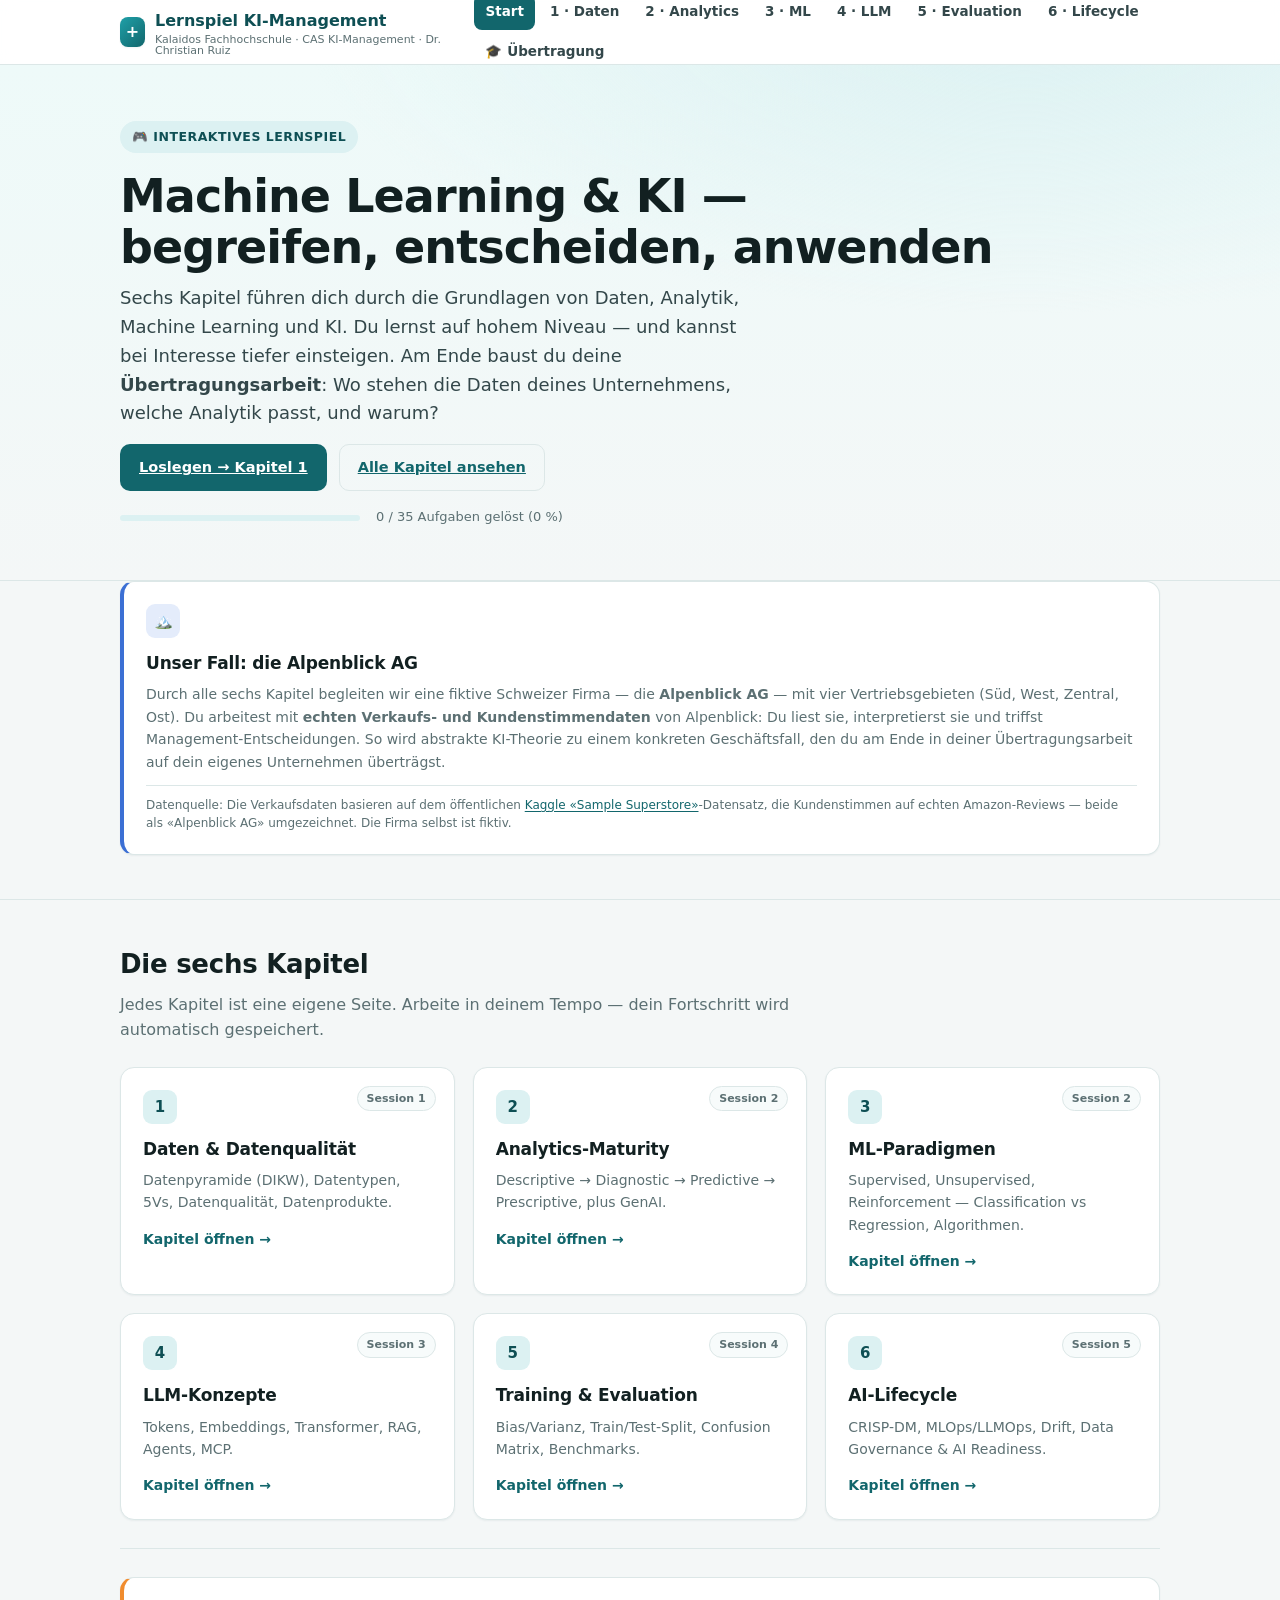
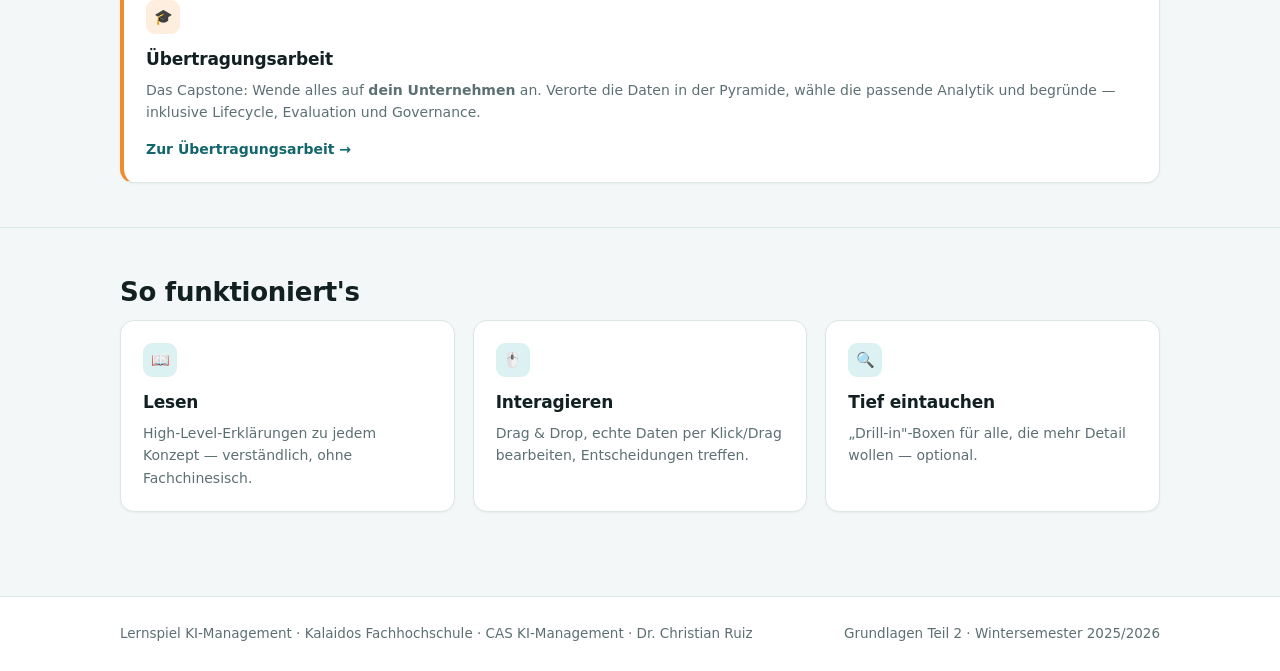
==== commit 1a2d21bd: "game(hub): Alpenblick-Datenquelle im Fallbeispiel-Karten-Block erwähnt Einmalige, diskrete Quellenan" ====
--- a/game/index.html
+++ b/game/index.html
@@ -60,6 +60,10 @@
       Kundenstimmendaten</b> von Alpenblick: Du liest sie, interpretierst sie und triffst Management-Entscheidungen.
       So wird abstrakte KI-Theorie zu einem konkreten Geschäftsfall, den du am Ende in deiner
       Übertragungsarbeit auf dein eigenes Unternehmen überträgst.</p>
+      <p class="src-note">Datenquelle: Die Verkaufsdaten basieren auf dem öffentlichen
+      <a href="https://www.kaggle.com/datasets/mudasirkhan01/sample-superstore" target="_blank" rel="noopener">Kaggle «Sample Superstore»</a>-Datensatz,
+      die Kundenstimmen auf echten Amazon-Reviews — beide als «Alpenblick AG» umgezeichnet.
+      Die Firma selbst ist fiktiv.</p>
     </div>
   </div>
 </section>
--- a/game/style.css
+++ b/game/style.css
@@ -123,6 +123,9 @@
 }
 .card h3{margin:0 0 6px;font-size:17px;letter-spacing:-.01em}
 .card p{margin:0;color:var(--ink-500);font-size:14px}
+.card .src-note{margin-top:12px;padding-top:10px;border-top:1px solid var(--border);color:var(--ink-500);font-size:12px;line-height:1.5}
+.card .src-note a{color:var(--teal-700);text-decoration:underline;text-underline-offset:2px}
+.card .src-note a:hover{color:var(--teal-900)}
 .card .tag{
   position:absolute;top:18px;right:18px;font-size:11px;font-weight:700;
   padding:3px 9px;border-radius:99px;background:var(--surface-2);color:var(--ink-500);
@@ -210,6 +213,11 @@
 .cell-flag{background:var(--orange-100)!important;outline:2px solid var(--orange-500);outline-offset:-2px}
 .cell-flagged{background:var(--red-100)!important;outline:2px solid var(--red-600);outline-offset:-2px}
 .cell-fixed{background:var(--green-100)!important;outline:2px solid var(--green-600);outline-offset:-2px}
+.explorer .datatable td.cell{cursor:pointer;transition:background .15s}
+.explorer .datatable td.cell:hover{background:var(--teal-50)}
+.gap-year{color:var(--ink-500);font-weight:700}
+.gap-cell{background:#fff6e6!important;color:#a06a10;font-weight:700;font-size:13px;cursor:pointer;text-align:center!important;border-left:1px dashed #e6c98a;border-right:1px dashed #e6c98a}
+.gap-cell:hover{background:#ffefcf!important}
 .legend{display:flex;gap:14px;flex-wrap:wrap;font-size:12.5px;color:var(--ink-500);margin-top:12px}
 .legend span{display:inline-flex;align-items:center;gap:6px}
 .legend i{width:14px;height:14px;border-radius:4px;display:inline-block}
@@ -221,6 +229,48 @@
 .findings li .fi{width:24px;height:24px;border-radius:7px;display:grid;place-items:center;font-size:13px;flex-shrink:0;background:var(--teal-100)}
 .findings li.done{background:var(--green-100);border-color:#b7e4c8}
 .findings li.done .fi{background:var(--green-600);color:#fff}
+.explore-hint{margin-top:12px;font-size:13.5px;color:var(--ink-700);background:var(--teal-50);border:1px solid var(--teal-100);border-radius:8px;padding:10px 12px}
+.explore-hint b{color:var(--teal-800)}
+.explore-hint.gap-hint{background:#fff6e6;border-color:#f2d9a3}
+.explore-hint.gap-hint b{color:#a06a10}
+
+/* ---------- Bericht (live aus den Daten) ---------- */
+.report-grid{display:grid;grid-template-columns:repeat(3,1fr);gap:14px;margin:4px 0 6px}
+@media(max-width:720px){.report-grid{grid-template-columns:1fr}}
+.report-card{background:var(--surface);border:1px solid var(--border);border-radius:var(--radius-sm);padding:14px 16px;box-shadow:var(--shadow-sm);transition:border-color .3s,background .3s}
+.report-card.dirty{border-color:#e7b6b6;background:#fdf6f6}
+.report-card.clean{border-color:#b7e4c8;background:#f4fbf7}
+.report-card .rc-name{font-size:12.5px;font-weight:700;color:var(--ink-500);text-transform:uppercase;letter-spacing:.03em;margin-bottom:10px}
+.report-card .rc-row{display:flex;justify-content:space-between;align-items:baseline;font-size:14px;padding:3px 0;border-bottom:1px dashed var(--border)}
+.report-card .rc-row:last-child{border-bottom:none}
+.report-card .rc-row .rc-k{color:var(--ink-500)}
+.report-card .rc-row .rc-v{font-weight:800;color:var(--ink-700);font-variant-numeric:tabular-nums}
+.report-card.dirty .rc-v{color:#b23b3b}
+.report-card.clean .rc-v{color:#1f7a4d}
+.report-status{display:inline-flex;align-items:center;gap:6px;font-size:12px;font-weight:700;padding:3px 9px;border-radius:99px;margin-bottom:10px}
+.report-status.dirty{background:var(--red-100);color:#b23b3b}
+.report-status.clean{background:var(--green-100);color:#1f7a4d}
+
+/* Prognose */
+.forecast{margin-top:16px;background:var(--surface);border:1px solid var(--border);border-radius:var(--radius-sm);padding:16px;box-shadow:var(--shadow-sm);transition:border-color .3s,background .3s}
+.forecast.dirty{border-color:#e7b6b6;background:#fdf6f6}
+.forecast.clean{border-color:#b7e4c8;background:#f4fbf7}
+.forecast .fc-head{display:flex;align-items:center;gap:10px;margin-bottom:12px;flex-wrap:wrap}
+.forecast .fc-title{font-size:14px;font-weight:800;color:var(--teal-800)}
+.forecast .fc-val{font-size:26px;font-weight:800;font-variant-numeric:tabular-nums}
+.forecast .fc-val .unit{font-size:14px;font-weight:600;color:var(--ink-500);margin-left:4px}
+.forecast .fc-trend{font-size:14px;font-weight:700;padding:4px 12px;border-radius:99px}
+.forecast .fc-trend.up{background:var(--green-100);color:#1f7a4d}
+.forecast .fc-trend.down{background:var(--red-100);color:#b23b3b}
+.forecast .fc-note{font-size:13.5px;color:var(--ink-500);margin-top:10px;line-height:1.5}
+.forecast .fc-line{height:56px;margin-top:12px;background:var(--surface-2);border-radius:8px;position:relative;overflow:hidden;border:1px solid var(--border)}
+.forecast .fc-line .fc-bar{position:absolute;top:0;bottom:0;left:0;background:linear-gradient(90deg,var(--teal-400),var(--teal-600));transition:width .5s ease;opacity:.5}
+.forecast.dirty .fc-bar{background:linear-gradient(90deg,#e08a8a,#c0563f)}
+.forecast .fc-line .fc-mark{position:absolute;top:-4px;bottom:-4px;width:2px;background:var(--ink-500)}
+.forecast .fc-line .fc-mark-lbl{position:absolute;bottom:2px;font-size:10px;color:var(--ink-500);transform:translateX(-50%)}
+
+/* Decision locked */
+.locked-note{background:var(--surface-2);border:1.5px dashed var(--border);border-radius:var(--radius-sm);padding:16px 18px;font-size:14.5px;color:var(--ink-500)}
 
 /* ---------- Buttons ---------- */
 .btn{
